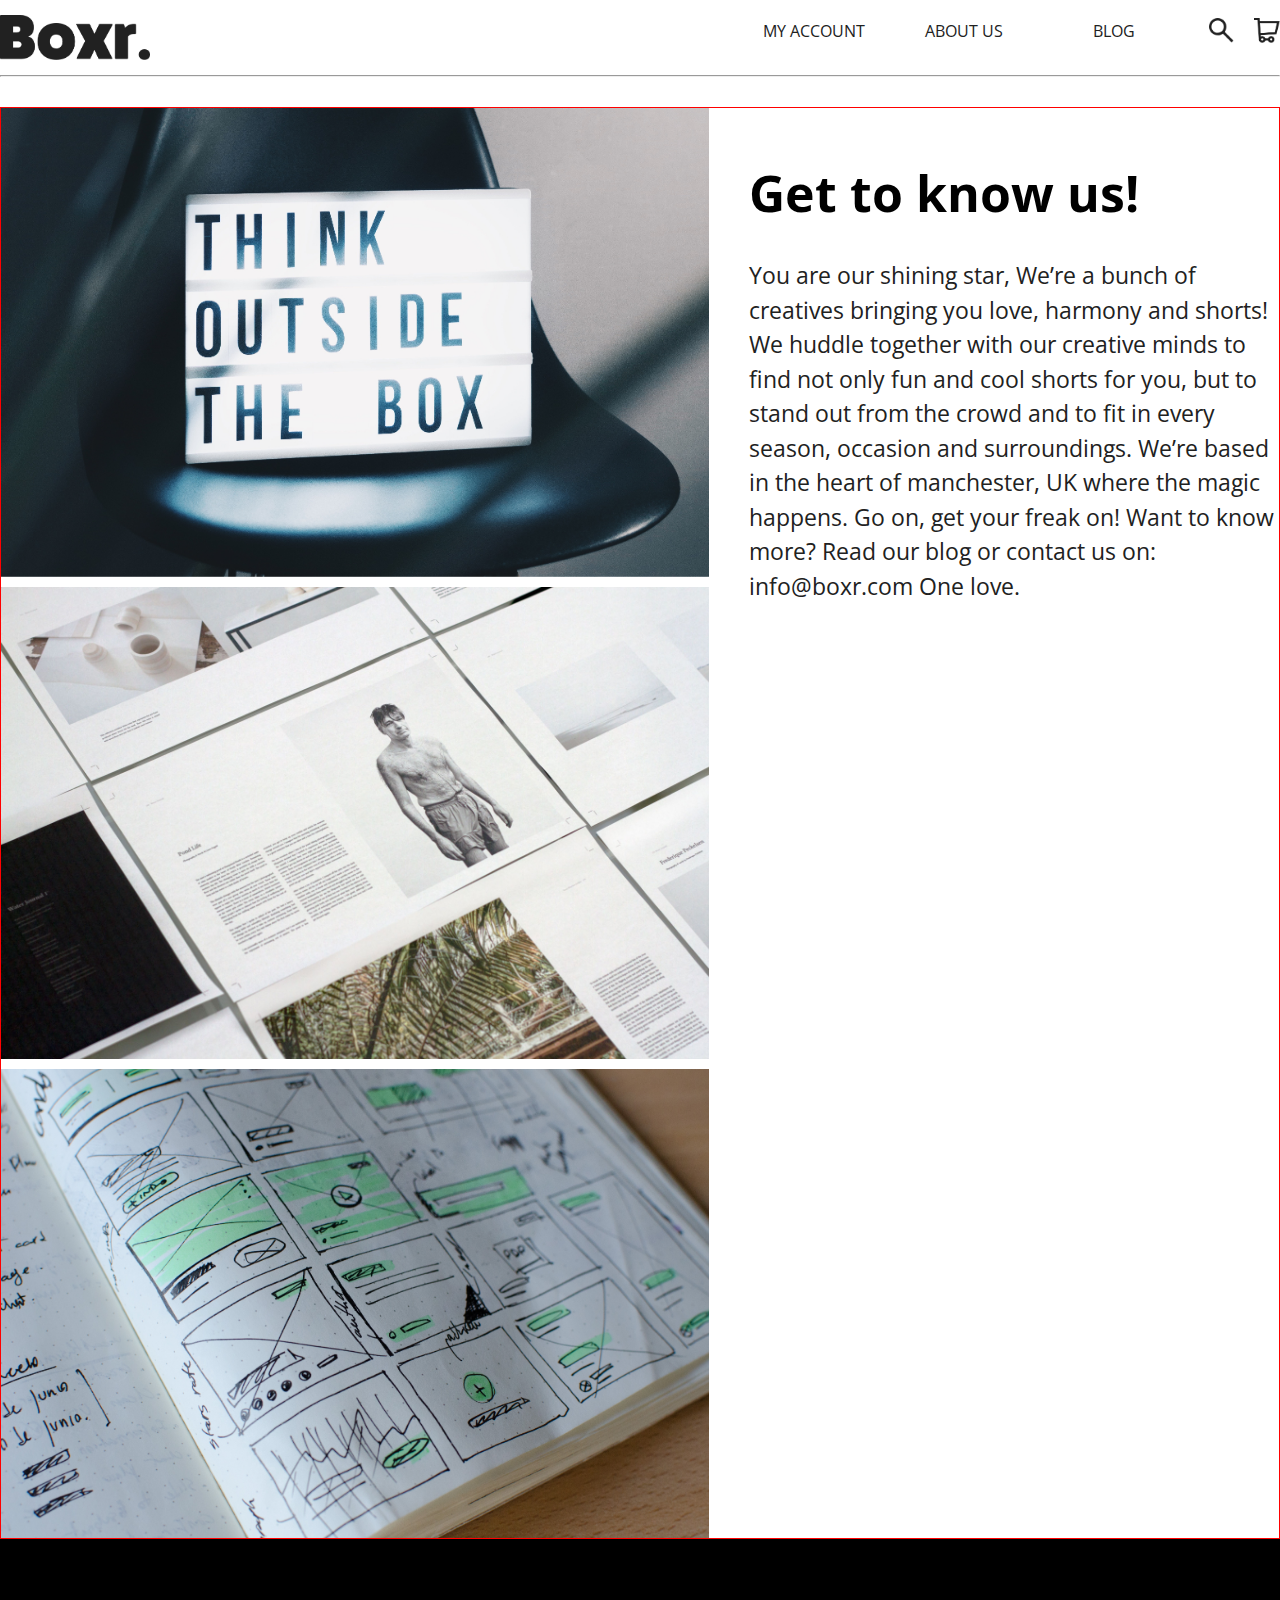
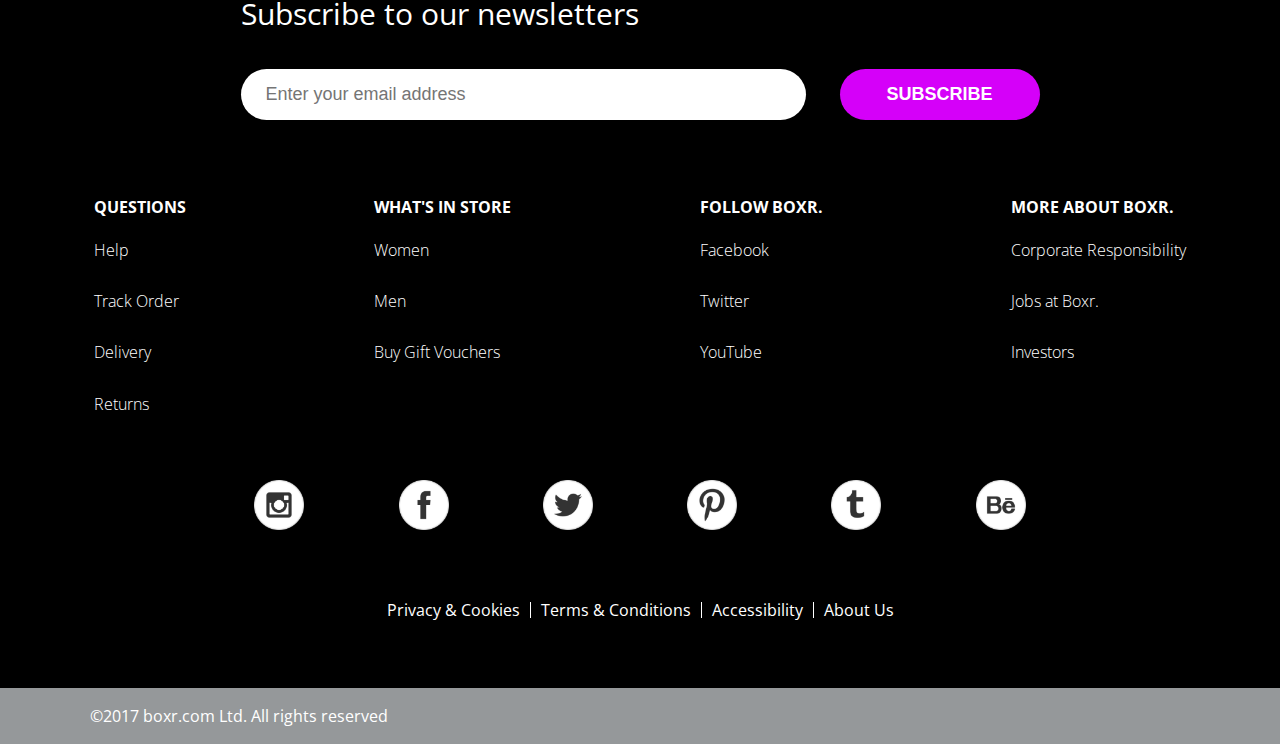
==== Homepage/about-us.html @ 3b4ead94 "working on about us page" ====
<!DOCTYPE html>
<html lang="en">
<head>
    <meta charset="UTF-8">
    <meta name="viewport" content="width=device-width, initial-scale=1.0">
    <meta http-equiv="X-UA-Compatible" content="ie=edge">
    <title>abou us.</title>
    <link href="../reset-file-css/reset.css" rel="stylesheet">
    <link href="about-us.css" rel="stylesheet">
    <link href="https://fonts.googleapis.com/css?family=Open+Sans:300,300i,400,400i,600,600i" rel="stylesheet">
</head>
<body>
    

<section> 
    <div class="flexbox__header__container">
        <div class="logo__container"> 
            <a href="../homepage/homepage.html"> 
                <img src="../images/logo-2x.png" alt="" class="logo__container__img"/>
            </a>
        </div>

        <div class="menu__container">
            <ul class="menu__container__ul">
                <li class="menu__container__ul__li-flex-grow">
                    <a href="">My Account</a>
                </li>
                
                <li class="menu__container__ul__li-flex-grow">
                    <a href="">About Us</a>
                </li>
                
                <li class="menu__container__ul__li-flex-grow">    
                    <a href="../homepage/blog.html">Blog</a>
                </li>
                
                <li class="menu__container__ul__li-flex-grow-disable"> 
                    <a href="">
                        <img src="../images/search-icon.png" alt="" class="menu__container__ul__img">
                    </a>
                </li>
                
                <li class="menu__container__ul__li-flex-grow-disable">
                    <a href="">
                        <img src="../images/cart-icon.png" alt="" class="menu__container__ul__img">
                    </a>
                </li>
            </ul>
        </div>
    </div>
</section>

<hr class="hr">

<section class="images__left__container">
    <div class="images__left__flex">
        <img src="../images/about-us-image-1.jpg" alt="" class="images__left">
        <img src="../images/about-us-image-2.jpg" alt="" class="images__left">
        <img src="../images/about-us-image-3.jpg" alt="" class="images__left no_margin__bottom">
    </div>
    <div class="h2__p__text__right">
        <h2 class="h2__text">
            Get to know us!
        </h2>
        <p class="p__text">
            You are our shining star, We’re a bunch of creatives bringing you love, harmony and shorts! 
            We huddle together with our creative minds to find not only fun and cool shorts for you, but 
            to stand out from the crowd and to fit in every season, occasion and surroundings. We’re based 
            in the heart of manchester, UK where the magic happens. Go on, get your freak on! Want to know 
            more? Read our blog or contact us on: info@boxr.com One love.
        </p>
    </div>
</section>


   



























<section class="background">
    <form action="/action_page.php">
        <div class="form__container">
            <h2 class="form__h2">
                Subscribe to our newsletters
            </h2>
            <label for="email">
            <input type="text" placeholder="Enter your email address" name="email" required>
            <button type="submit" class="subscribe">Subscribe</button>
        </div>
    </form>
</section>

<section class="footer__container__nav__menus">
    <div class="footer__nav__menus">
        <h3 class="footer__h2_title">
            Questions
        </h3>
        <a href="" class="sub__links">Help</a>

        <a href="" class="sub__links">Track Order</a>

        <a href="" class="sub__links">Delivery</a>

        <a href="" class="sub__links">Returns</a>
    </div>

    <div class="footer__nav__menus">
        <h3 class="footer__h2_title">
            What's in Store
        </h3>
        <a href="" class="sub__links">Women</a>

        <a href="" class="sub__links">Men</a>

        <a href="" class="sub__links">Buy Gift Vouchers</a>
    </div>

    <div class="footer__nav__menus">
        <h3 class="footer__h2_title">
            Follow Boxr.
        </h3>
        <a href="" class="sub__links">Facebook</a>

        <a href="" class="sub__links">Twitter</a>

        <a href="" class="sub__links">YouTube</a>
    </div>

    <div class="footer__nav__menus">
        <h3 class="footer__h2_title">
            More about Boxr.
        </h3>
        <a href="" class="sub__links">Corporate Responsibility</a>

        <a href="" class="sub__links">Jobs at Boxr.</a>

        <a href="" class="sub__links">Investors</a>
    </div>
</section>

<section class="social__media__icons__container">
    <div class="social__media__icons">
        <a href="">
            <img src="../images/instagram-icon.png" alt="" class="icon__size">
        </a>

        <a href="">
            <img src="../images/facebook-icon.png" alt="" >
        </a>

        <a href="">
            <img src="../images/twitter-icon.png" alt="">
        </a>

        <a href="">
            <img src="../images/pinterest-icon.png" alt="">
        </a>

        <a href="">
            <img src="../images/tumblr-icon.png" alt="">
        </a>

        <a href="">
            <img src="../images/behance-icon.png" alt="">
        </a>
    </div>
</section>

<section class="footer__privacy__container__links">
    <div class="footer__privacy__flex">
        <a href="" class="footer__links__text">Privacy & Cookies</a>

        <a href="" class="footer__links__text">Terms & Conditions</a>

        <a href="" class="footer__links__text">Accessibility</a>

        <a href="" class="footer__links__text no__right__border">About Us</a>
    </div>
</section>

<section class="footer__copyright__container">
    <div>
        <p class="footer__copyright__text">
            ©2017 boxr.com Ltd. All rights reserved
        </p>
    </div>
</section>







</body>
</html>
---- Homepage/about-us.css ----
body{
    font-family: 'Open Sans', sans-serif;
}

/* section.hero__image div.hero__image div h1.hero__text__h1 {

} targeting specific element class*/

section {
    max-width: 1300px;
    margin: 0 auto;
}

.flexbox__header__container {
    display: flex;
    flex-direction: row; 
    justify-content: space-between;
    
}

.logo__container {
    margin-top: 15px;
}

.logo__container__img {
    width: 150px;
    
}

.menu__container {
    justify-content: center;
    align-self: center;
}

.menu__container__ul {
    display: flex;
    text-transform: uppercase;
   
}

.menu__container__ul__li-flex-grow {
    display: flex;
    min-width: 150px;
    align-self: center;
    justify-content: center;
    
}

.menu__container__ul__li-flex-grow-disable { 
    padding-left: 20px;
}

.menu__container__ul li a {
    text-decoration: none;
    color: #212121;

}

.menu__container__ul__img {
    height: 25px;

}

.hr {
    margin: 13px 0 30px 0;
    max-width: 100%;
}

.images__left__container {
border: 1px red solid;
display: flex;
}

.images__left__flex {
    display: flex;
    flex-direction: column;
}

.images__left {
    width: 100%;
    margin-bottom: 10px;
}

.no_margin__bottom {
    margin-bottom: 0;
}

.h2__p__text__right {
    margin-left: 40px;
}

.h2__text {
    font-size: 50px;
    font-weight: bold;
    margin: 60px 0 40px;
}

.p__text  {
    color: #212121;
    font-size: 23px;
    width: 530px;
    line-height: 1.5;
}














.background {
    background-color: black;
    height: 260px;
    max-width: 100%;
    display: flex;
    justify-content: center;
}
  .form__container {
      
  }

.form__h2 {
    color: white;
    margin: 60px 0 40px;
    font-size: 30px;
}

input[type=text]{
    width: 515px;
    font-size: 18px;
    padding: 15px 25px;
    border-radius: 60px;
    /* margin: 5px 0 22px 0; */
    display: inline-block;
    border: none;
    background: #FFFFFF;
}

input[type=text]:focus {
    background-color: #dfdfdf;
    outline: none;
}

.subscribe {
    background-color: #D500F9;
    color: white;
    padding: 15px 25px;
    margin-left: 30px;
    border-radius: 60px;
    border: none;
    font-size: 18px;
    cursor: pointer;
    width: 200px;
    font-weight: 700;
    text-transform: uppercase;
}
  
.subscribe:hover {
    background-color: rgb(172, 0, 202);
    color: white;
    transition: 0.7s;
}

.footer__container__nav__menus {
    background-color: black;
    max-width: 100%;
    display: flex;
    flex-direction: row;
    justify-content: space-around;
}

 .footer__nav__menus {
    display: flex;
    flex-direction: column;
    
}

.sub__links {
    text-decoration: none;
    color: white;
    line-height: 3.2;
    font-weight: 300;
}

.footer__h2_title {
    color: white;
    text-transform: uppercase; 
    padding-bottom: 10px;
    font-weight: 700;
}

.social__media__icons__container {
    background: black;
    max-width: 100%;
    
   
}

.social__media__icons {
    display: flex;
    flex-direction: row;
    justify-content: space-evenly;
    padding: 0 160px;
}

.social__media__icons a img {
    width: 50px;
    margin: 50px 0 50px 0;
}

.footer__privacy__container__links{
    background: black;
    max-width: 100%;
    padding-bottom: 50px;
    
    
}

.footer__privacy__flex {
    display: flex;
    justify-content: center;
    padding: 20px;
}

.footer__links__text {
    color: white;
    border-right: 1px white solid;
    text-decoration: none;
    padding: 0 10px 0 10px;

}

a.footer__links__text.no__right__border {
    border: none;
    
}

.footer__copyright__container {
    background: #95989A;
    max-width: 100%;
    padding: 20px 90px;
}

.footer__copyright__text{
    color: white;
}





/* Medium screens */
@media all and (max-width: 800px) {
}
    
/* Small screens */
@media all and (max-width: 500px) {
}
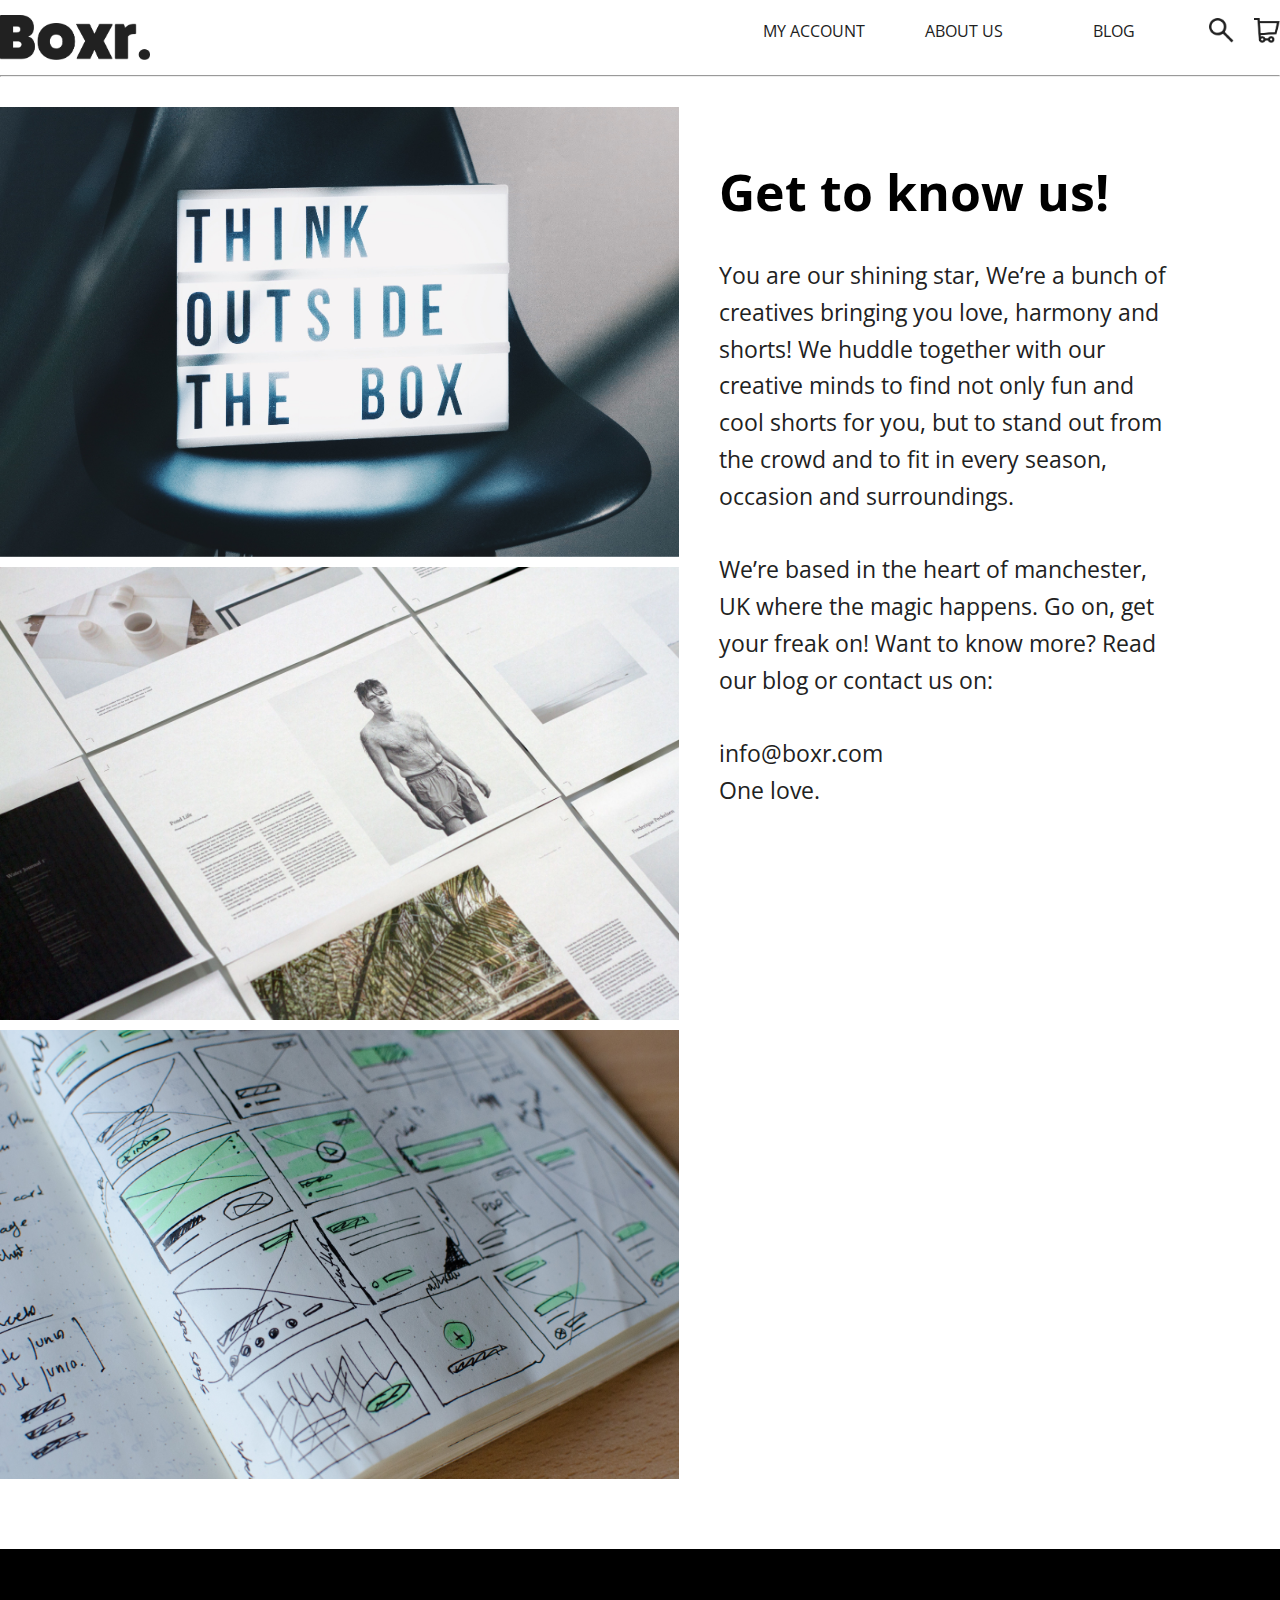
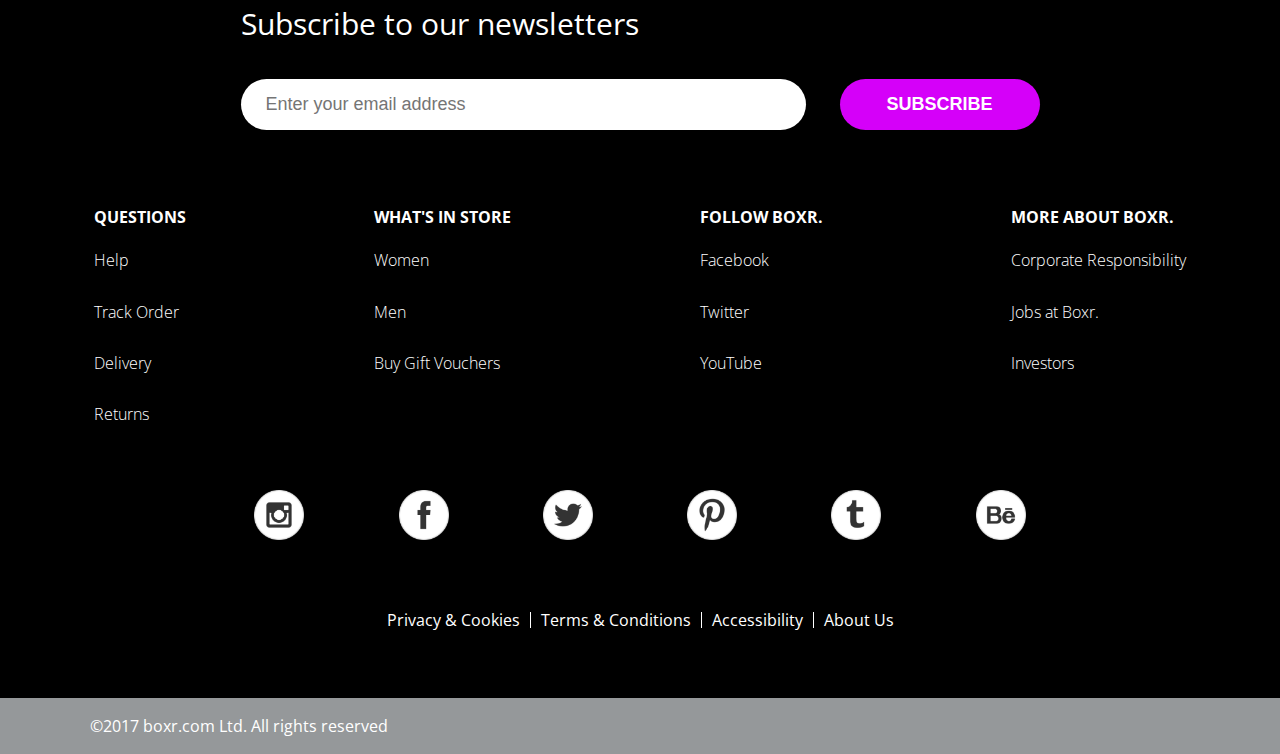
==== commit df96abc7: "about us page done and linked pages together" ====
--- a/Homepage/about-us.html
+++ b/Homepage/about-us.html
@@ -4,7 +4,7 @@
     <meta charset="UTF-8">
     <meta name="viewport" content="width=device-width, initial-scale=1.0">
     <meta http-equiv="X-UA-Compatible" content="ie=edge">
-    <title>abou us.</title>
+    <title>about us.</title>
     <link href="../reset-file-css/reset.css" rel="stylesheet">
     <link href="about-us.css" rel="stylesheet">
     <link href="https://fonts.googleapis.com/css?family=Open+Sans:300,300i,400,400i,600,600i" rel="stylesheet">
@@ -23,7 +23,7 @@
         <div class="menu__container">
             <ul class="menu__container__ul">
                 <li class="menu__container__ul__li-flex-grow">
-                    <a href="">My Account</a>
+                    <a href="../homepage/my-account.html">My Account</a>
                 </li>
                 
                 <li class="menu__container__ul__li-flex-grow">
@@ -52,7 +52,7 @@
 
 <hr class="hr">
 
-<section class="images__left__container">
+<section class="images__text__main__container">
     <div class="images__left__flex">
         <img src="../images/about-us-image-1.jpg" alt="" class="images__left">
         <img src="../images/about-us-image-2.jpg" alt="" class="images__left">
@@ -65,9 +65,11 @@
         <p class="p__text">
             You are our shining star, We’re a bunch of creatives bringing you love, harmony and shorts! 
             We huddle together with our creative minds to find not only fun and cool shorts for you, but 
-            to stand out from the crowd and to fit in every season, occasion and surroundings. We’re based 
+            to stand out from the crowd and to fit in every season, occasion and surroundings. <br><br> We’re based 
             in the heart of manchester, UK where the magic happens. Go on, get your freak on! Want to know 
-            more? Read our blog or contact us on: info@boxr.com One love.
+            more? Read our blog or contact us on: <br><br>
+            info@boxr.com <br>
+            One love.
         </p>
     </div>
 </section>
--- a/Homepage/about-us.css
+++ b/Homepage/about-us.css
@@ -67,8 +67,8 @@
     max-width: 100%;
 }
 
-.images__left__container {
-border: 1px red solid;
+.images__text__main__container {
+margin-bottom: 70px;
 display: flex;
 }
 
@@ -99,8 +99,8 @@
 .p__text  {
     color: #212121;
     font-size: 23px;
-    width: 530px;
-    line-height: 1.5;
+    line-height: 1.6;
+    max-width: 80%;
 }
 
 
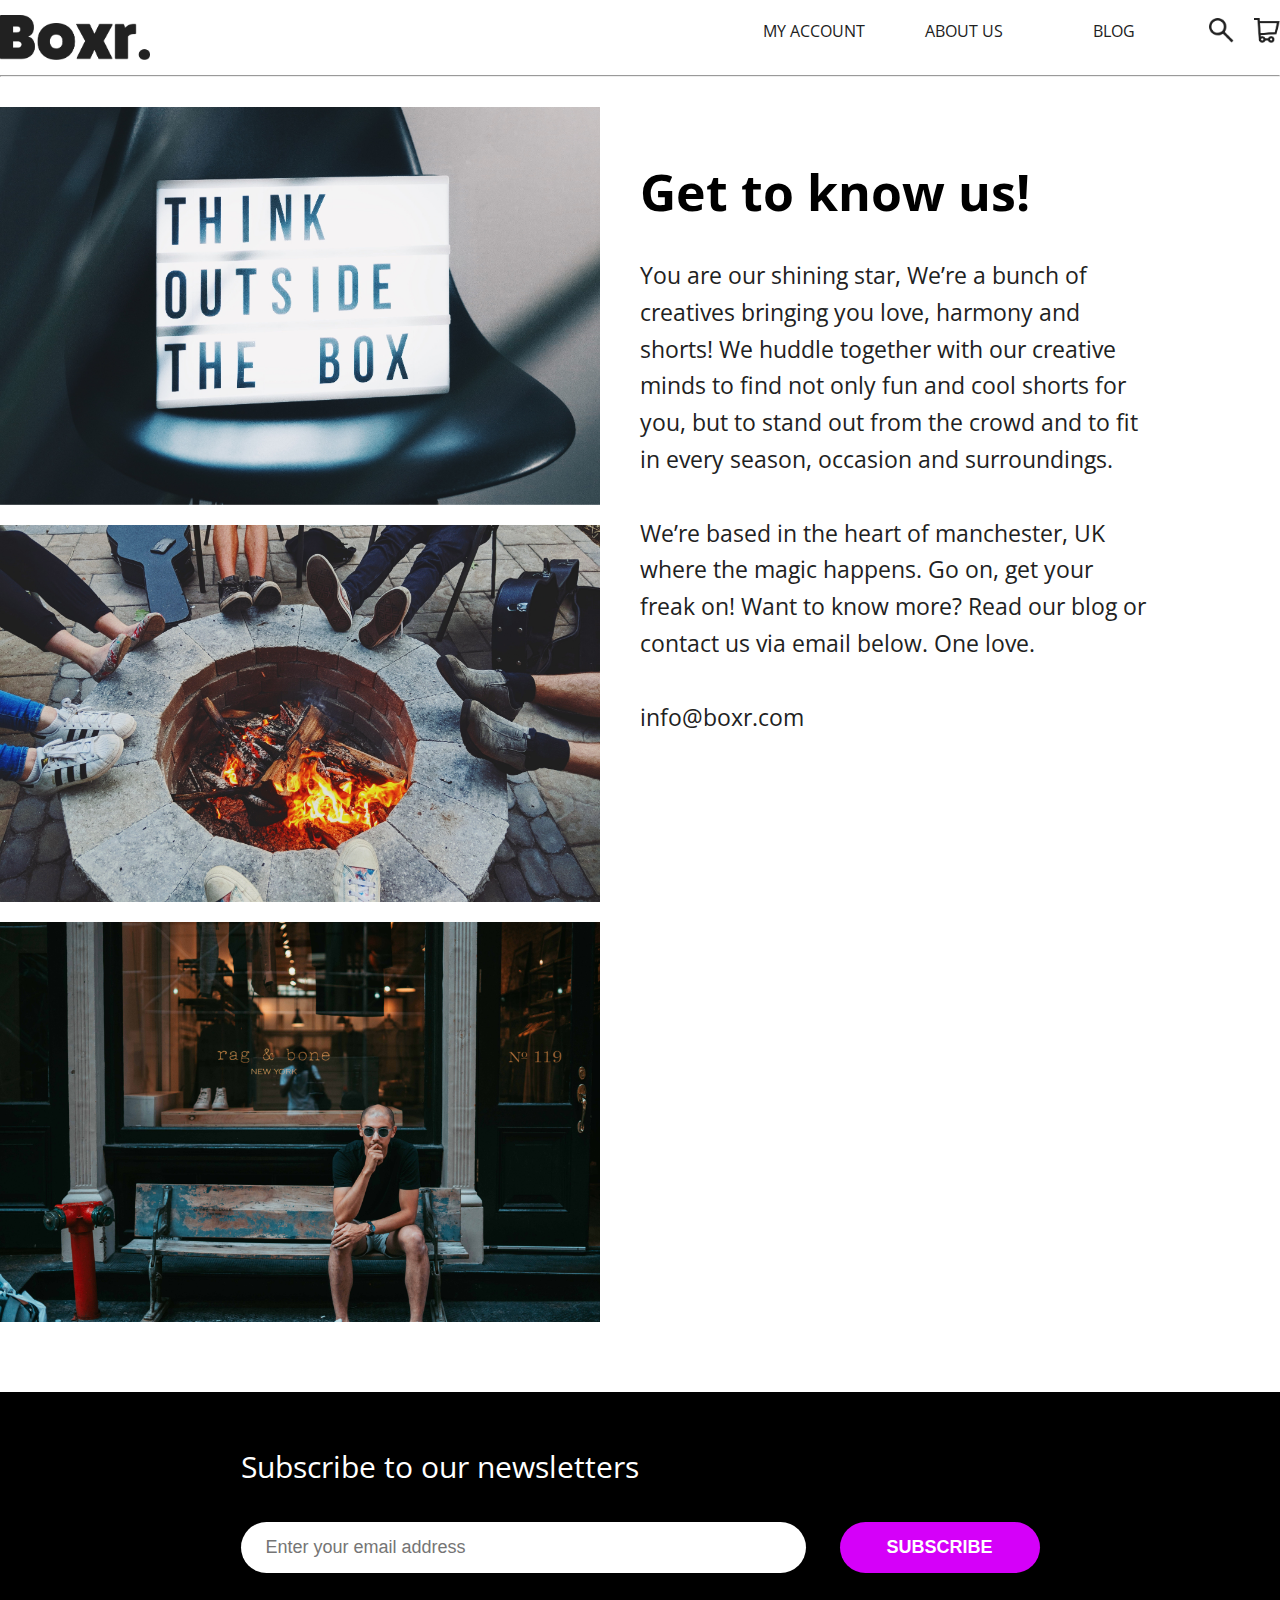
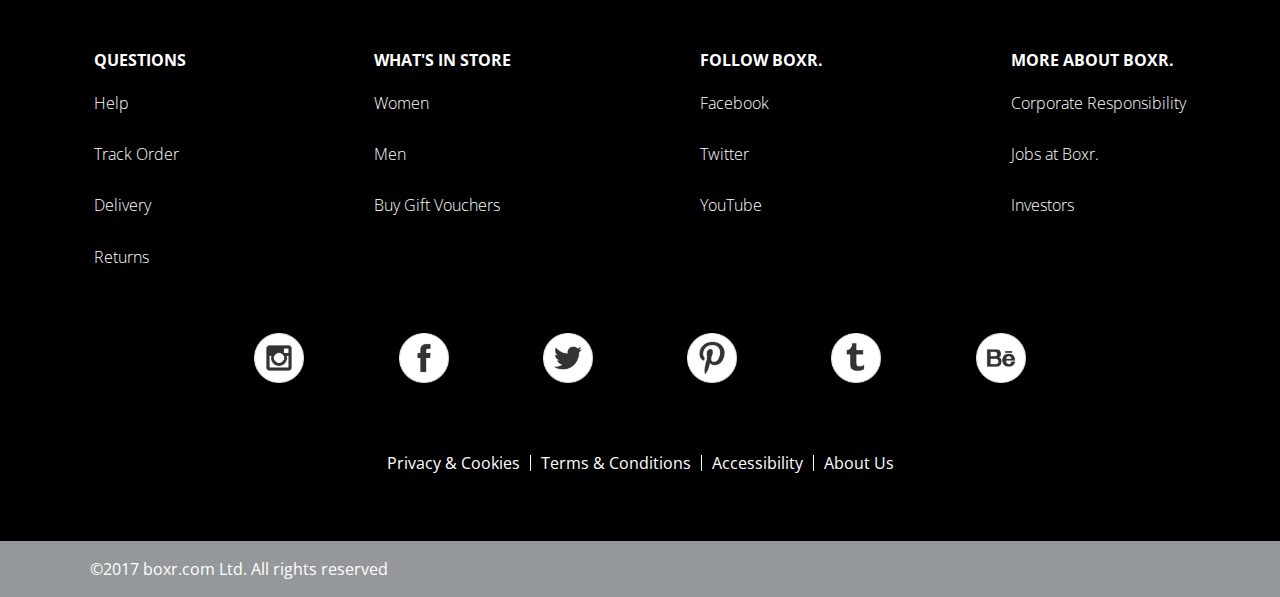
==== commit e0b25fde: "updated about us images and resizing" ====
--- a/Homepage/about-us.html
+++ b/Homepage/about-us.html
@@ -67,9 +67,8 @@
             We huddle together with our creative minds to find not only fun and cool shorts for you, but 
             to stand out from the crowd and to fit in every season, occasion and surroundings. <br><br> We’re based 
             in the heart of manchester, UK where the magic happens. Go on, get your freak on! Want to know 
-            more? Read our blog or contact us on: <br><br>
+            more? Read our blog or contact us via email below. One love. <br><br>
             info@boxr.com <br>
-            One love.
         </p>
     </div>
 </section>
--- a/Homepage/about-us.css
+++ b/Homepage/about-us.css
@@ -78,8 +78,9 @@
 }
 
 .images__left {
-    width: 100%;
-    margin-bottom: 10px;
+    width: 600px;
+    height: auto;
+    margin-bottom: 20px;
 }
 
 .no_margin__bottom {
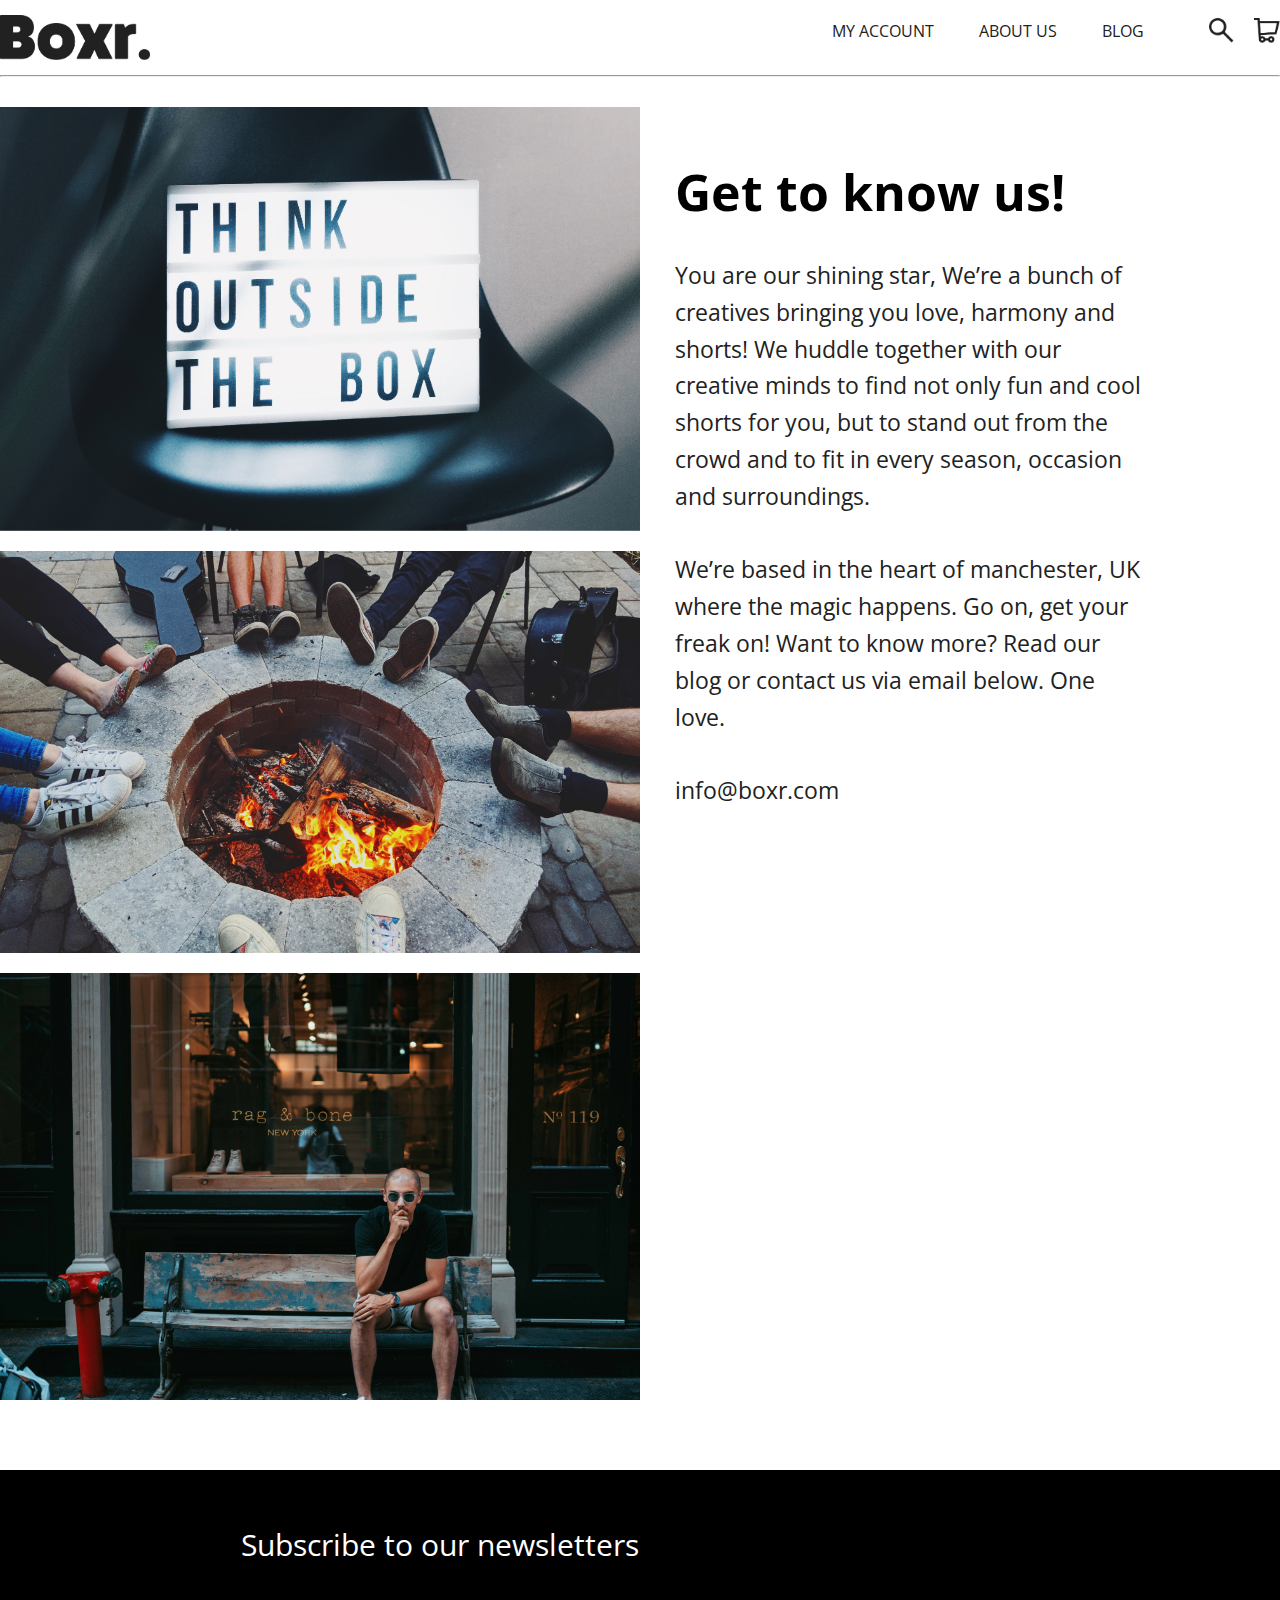
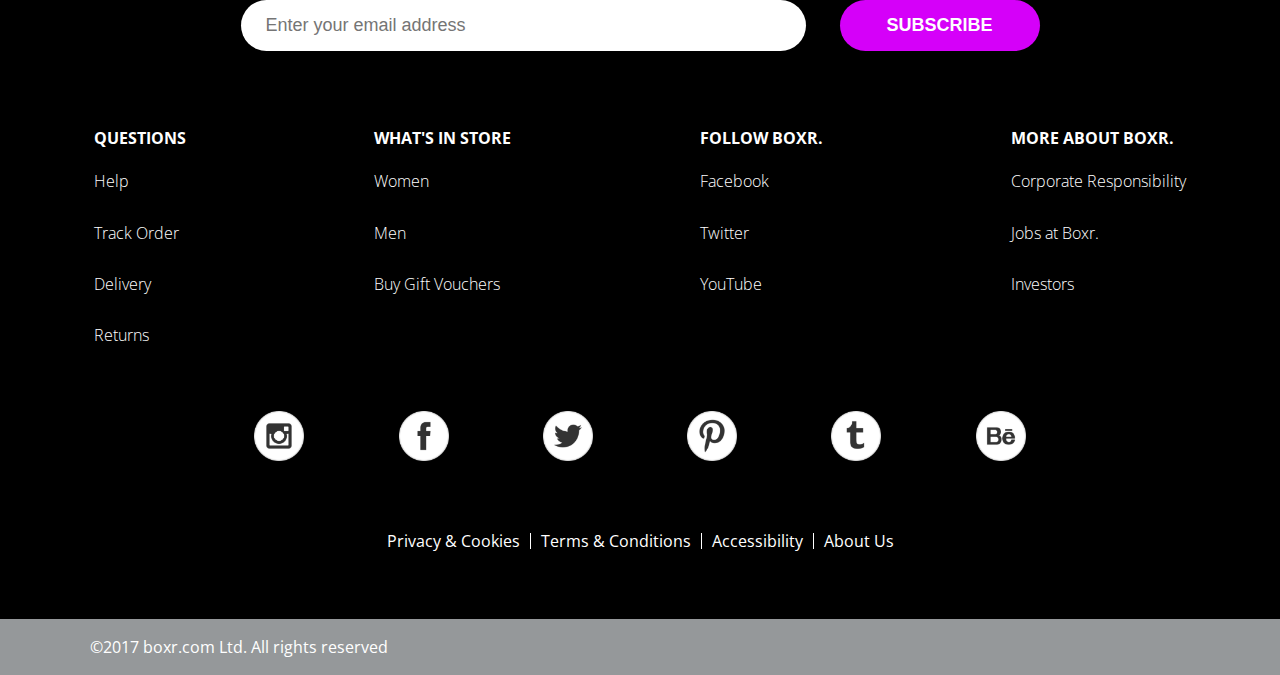
==== commit 2d9c047c: "responsive about us page" ====
--- a/Homepage/about-us.html
+++ b/Homepage/about-us.html
@@ -7,6 +7,9 @@
     <title>about us.</title>
     <link href="../reset-file-css/reset.css" rel="stylesheet">
     <link href="about-us.css" rel="stylesheet">
+    <link href="../responsive-sizes/desktop-responsive-1200px.css" rel="stylesheet">
+    <link href="../responsive-sizes/tablet-responsive-800px.css" rel="stylesheet">
+    <link href="../responsive-sizes/mobile-responsive-600px.css" rel="stylesheet">
     <link href="https://fonts.googleapis.com/css?family=Open+Sans:300,300i,400,400i,600,600i" rel="stylesheet">
 </head>
 <body>
@@ -18,6 +21,10 @@
             <a href="../homepage/homepage.html"> 
                 <img src="../images/logo-2x.png" alt="" class="logo__container__img"/>
             </a>
+        </div>
+
+        <div class="menu__mobile__container">
+            <img src="../images/cart-icon.png" alt="" class="mobile__cart__icon">
         </div>
 
         <div class="menu__container">
--- a/Homepage/about-us.css
+++ b/Homepage/about-us.css
@@ -28,6 +28,10 @@
     
 }
 
+.menu__mobile__container {
+    display: none;
+}
+
 .menu__container {
     justify-content: center;
     align-self: center;
@@ -41,7 +45,7 @@
 
 .menu__container__ul__li-flex-grow {
     display: flex;
-    min-width: 150px;
+    margin-right: 45px;
     align-self: center;
     justify-content: center;
     
@@ -68,17 +72,19 @@
 }
 
 .images__text__main__container {
-margin-bottom: 70px;
-display: flex;
+    margin-bottom: 70px;
+    display: flex;
+
 }
 
 .images__left__flex {
     display: flex;
     flex-direction: column;
+    width: 50%;
 }
 
 .images__left {
-    width: 600px;
+    width: 100%;
     height: auto;
     margin-bottom: 20px;
 }
@@ -89,6 +95,10 @@
 
 .h2__p__text__right {
     margin-left: 40px;
+    width: 46%;
+    padding-left: 40px;
+    margin-left: -5px;
+    
 }
 
 .h2__text {
--- a/responsive-sizes/desktop-responsive-1200px.css
+++ b/responsive-sizes/desktop-responsive-1200px.css
@@ -0,0 +1,15 @@
+@media only screen and (max-width: 1200px){
+    .logo__container__img {
+        margin-left: 20px;
+    }
+
+    .menu__container {
+        justify-content: center;
+        align-self: center;
+        margin-right: 20px;
+    }
+  
+    .items {
+        max-width: 30%;
+    }
+}
--- a/responsive-sizes/tablet-responsive-800px.css
+++ b/responsive-sizes/tablet-responsive-800px.css
@@ -0,0 +1,49 @@
+@media only screen and (max-width: 800px){
+    .logo__container__img {
+        
+    }
+
+    .items {
+        max-width: 44%;
+    }
+    .menu__container {
+        justify-content: center;
+        align-self: center;
+        margin-right: 20px;
+    }
+
+    .product__all {
+        display: flex;
+        flex-direction: column;
+    }
+    
+    .images__text__main__container {
+        margin-bottom: 70px;
+        display: flex;
+        flex-direction: column;
+    
+    }
+    
+    .images__left__flex {
+        display: flex;
+        flex-direction: column;
+        width: 100%;
+    }
+    
+    .images__left {
+        width: 100%;
+        height: auto;
+        margin-bottom: 20px;
+    }
+
+
+
+
+
+
+
+
+
+
+
+}
--- a/responsive-sizes/mobile-responsive-600px.css
+++ b/responsive-sizes/mobile-responsive-600px.css
@@ -0,0 +1,699 @@
+@media only screen and (max-width: 639px){
+    .logo__container__img {
+        
+        border: none;
+    }
+    .menu__container {
+        display: none;
+    }
+
+    .menu__mobile__container {
+        display: block;
+    }
+
+    .items {
+    max-width: 90%;
+
+    }
+
+    .mobile__cart__icon {
+        width: 50px;
+        margin: 15px;
+    }
+
+    .hero__image {
+        background: url('../images/hero-image-home.png');
+        height: 500px;
+        background-position: center;
+        background-repeat: no-repeat;
+        background-size: cover;
+        position: relative;
+        margin-top: 15px;
+        align-items: flex-end;
+        display: flex;
+        
+    }
+
+    .hero__text__h1 {
+        width: 320px;
+        line-height: 1.3;
+        font-size: 50px;
+        color: white;
+        padding: 0 0 175px 0;
+        text-align: center;
+    }
+
+    .shop_by_h2 {
+        font-size: 50px;   
+        font-weight: bold;
+        margin: 60px 0 40px 15px;
+    }
+
+    .shop__by__flexbox__ul {
+        display: flex;
+        justify-content: space-between;
+        max-width: 345px;
+        font-size: 20px;
+        color: #212121;
+        font-weight: 300;
+        padding: 0 15px;
+    
+    }
+
+    .shop__by__items__container {
+        display: flex;
+        flex-wrap: wrap;
+        margin: 0 0;
+        justify-content: space-evenly;
+    
+    }
+
+    .banner__image {
+        background: url('../images/banner-image.png');
+        height: 500px;
+        background-position: center;
+        background-repeat: no-repeat;
+        background-size: cover;
+        position: relative;
+    }
+    
+    .banner__h2__text {
+        color: white;
+        width: 312px;
+        line-height: 1.3;
+        font-size: 57px; 
+        color: white;
+        padding: 22px 0 30px 0;
+        text-align: center;
+    }
+
+
+    .banner__text__section .banner__p__text {
+        color: white;
+        font-size: 28px;
+        width: 312px;
+        line-height: 1.3;
+        padding: 0 0 40px 8px;
+        text-align: center;
+    }
+
+    .button {
+        background-color: #D500F9;
+        border: none;
+        color: white;
+        padding: 15px 60px;
+        text-align: center;
+        text-decoration: none;
+        display: inline-block;
+        font-size: 20px;
+        border-radius: 60px;
+        text-transform: uppercase;
+        font-weight: 700;
+        margin-left: 8px;
+        width: 304px;
+    }
+
+    .button:hover {
+        background-color: rgb(172, 0, 202);
+        color: white;
+        transition: 0.7s;
+        cursor: pointer;
+    }
+
+    .background {
+        background-color: black;
+        height: 260px;
+        max-width: 100%;
+        display: flex;
+        justify-content: center;
+    }
+  
+    .form__container {
+        
+    }
+  
+  .form__h2 {
+    color: white;
+    margin: 60px 0 8px;
+    font-size: 22px;
+    text-align: center;
+  }
+  
+  input[type=text]{
+    width: 253px;
+    font-size: 18px;
+    padding: 15px 25px;
+    border-radius: 60px;
+    margin: 8px 0 22px 8px;
+    display: inline-block;
+    border: none;
+    background: #FFFFFF;
+  }
+  
+  input[type=text]:focus {
+      background-color: #dfdfdf;
+      outline: none;
+  }
+  
+  .subscribe {
+      background-color: #D500F9;
+      color: white;
+      padding: 15px 25px;
+      margin-left: 8px;
+      border-radius: 60px;
+      border: none;
+      font-size: 18px;
+      cursor: pointer;
+      width: 304px;
+      font-weight: 700;
+      text-transform: uppercase;
+  }
+    
+  .subscribe:hover {
+      background-color: rgb(172, 0, 202);
+      color: white;
+      transition: 0.7s;
+  }
+  
+  .footer__container__nav__menus {
+      background-color: black;
+      max-width: 100%;
+      display: flex;
+      flex-direction: column;
+      justify-content: center; 
+
+  }
+  
+ .footer__nav__menus {
+    display: flex;
+    flex-direction: column;
+    padding-top: 20px;
+}
+
+.footer__h2_title {
+    color: white;
+    text-transform: uppercase; 
+    padding-bottom: 10px;
+    font-weight: 700;
+    display: flex;
+    justify-content: center
+}
+
+  
+.sub__links {
+    text-decoration: none;
+    color: white;
+    line-height: 3.2;
+    font-weight: 300;
+    display: flex;
+    justify-content: center;
+}
+
+
+.social__media__icons__container {
+    background: black;
+    max-width: 100%;
+    
+   
+}
+
+.social__media__icons {
+    display: flex;
+    flex-direction: row;
+    justify-content: space-evenly;
+    padding: 0;
+}
+  
+
+.social__media__icons a img {
+    width: 40px;
+    margin: 50px 0 50px 0px;
+}
+ 
+
+.footer__privacy__container__links{
+    background: black;
+    max-width: 100%;
+    padding-bottom: 50px;
+    display: flex;
+    justify-content: center;    
+    
+}
+
+.footer__privacy__flex {
+    display: flex;
+    flex-direction: column;
+    padding: 0;
+}
+
+.footer__links__text {
+    color: white;
+    border-right: none;
+    text-decoration: none;
+    padding-bottom: 10px;
+    display: flex;
+    justify-content: center;
+
+}
+
+.footer__copyright__container {
+    background: #95989A;
+    max-width: 100%;
+    padding: 20px 0px;
+    display: flex;
+    justify-content: center;
+}
+
+
+
+/* this is product-page-green-goblin css */
+
+.footer__copyright__text{
+    color: white;
+}
+
+.back__button__a {
+    display: flex;
+    align-items: center;
+    text-decoration: none;
+    max-width: 100px;
+    margin-left: 20px;
+}
+
+.left__images {
+    width: 90%;
+    margin: auto;
+}
+
+.shorts__main {
+    width: 100%;
+}
+
+.shorts__small {
+    width: 29.9%;
+    padding: 12px 10px 70px 0;
+} 
+
+.shorts__small_container {
+    margin-bottom: -66px;
+}
+
+.product__h2__text {
+    font-size: 40px;
+    font-weight: bold;
+    margin: 30px 0 20px;
+    display: flex;
+    justify-content: center;
+}
+
+.product__p__text {
+    margin: 25px 0 25px 0;
+    color: #212121;
+    font-size: 22px;
+    line-height: 1.3;
+    text-align: center;
+}
+
+.link__tags {
+    text-decoration: none;
+}
+
+.image__sizes {
+    width: 50px;
+    margin: 5.3px;
+}
+
+.product__price__text {
+    color: #212121;
+    font-weight: 700;
+    font-size: 40px;
+    display: flex;
+    justify-content: center;
+}
+
+.button {
+    background-color: #D500F9;
+    border: none;
+    color: white;
+    padding: 15px 60px;
+    text-align: center;
+    text-decoration: none;
+    display: inline-block;
+    font-size: 20px;
+    border-radius: 60px;
+    text-transform: uppercase;
+    font-weight: 700;
+    margin-bottom: 50px;
+    
+}
+
+.banner__image {
+    background: url('../images/banner-image-see-the-world-wear-it.png');
+    height: 400px;
+    background-position: center;
+    background-repeat: no-repeat;
+    background-size: cover;
+    position: relative;
+}
+
+.banner__text {
+    width: 152px;
+    line-height: 1.3;
+    font-size: 40px;
+    color: black;
+    text-align: left;
+    position: absolute;
+    top: 50%;
+    left: 45%;
+    transform: translate(-50%, -50%);
+    padding-bottom: 170px;
+    padding-left: 150px;
+
+}
+
+/* this is product-page-furburger css */
+
+
+.shorts__small.no__margin__right {
+    margin: 0;
+}
+
+.right__text {
+    margin-left: 0;
+}
+
+.images {
+    width: 30.9%;
+    height: 100%;
+    margin: 0 11px 0 0;
+}
+
+.furburger__image__size {
+    max-width: 100%;
+}
+
+
+.furburger__image__4 {
+    background: url('../images/furburger-image-4.png');
+    height: 200px;
+    background-position: center;
+    background-repeat: no-repeat;
+    background-size: cover;
+    position: relative;
+    margin-top: 10px;
+}
+
+/* this is trend page css */
+
+.hero__trend__image {
+    background: url('../images/trends-image-1.png');
+    height: 500px;
+    background-position: center;
+    background-repeat: no-repeat;
+    background-size: cover;
+    position: relative;
+    margin-top: 15px;
+    
+}
+
+.hero__left__align__text__h1 {
+    display: flex;
+    flex-direction: column;
+    justify-items: center;
+    text-align: -webkit-center;
+    margin-left: -85px;
+}
+
+.hero__title {
+    font-size: 50px;
+    color: white;
+    padding-bottom: 20px;
+    
+}
+
+.trend__text {
+    text-align: center;
+    color: white;
+    font-size: 18px;
+    line-height: 1.3;
+    width: 297px;
+    padding-bottom: 40px;
+    padding-left: 14px;
+}
+
+.button {
+    background-color: #D500F9;
+    border: none;
+    color: white;
+    padding: 15px 60px;
+    text-align: center;
+    text-decoration: none;
+    display: inline-block;
+    font-size: 20px;
+    border-radius: 60px;
+    text-transform: uppercase;
+    font-weight: 700;
+    margin-bottom: 0px;
+    
+    
+}
+
+.summer__season__container {
+    background-color: black;
+    height: 550px;
+    max-width: 100%;
+    display: flex;
+    justify-content: center;
+}
+
+.left__text {
+    color: white;
+    flex: 0;
+    margin-top: 50px;
+    padding: 0;
+    text-align: center;
+}
+
+.right__image {
+    background: none;
+    flex: 0;
+    padding: 0;
+}
+
+.summer_season__title {
+    font-size: 50px;
+    color: white;
+    padding-bottom: 20px;
+}
+
+
+.summer__season__text {
+    line-height: 1.5;
+    font-size: 18px;
+    padding: 0 8px 40px 8px;
+}
+
+
+.button {
+    background-color: #D500F9;
+    border: none;
+    color: white;
+    padding: 15px 60px;
+    text-align: center;
+    text-decoration: none;
+    display: inline-block;
+    font-size: 20px;
+    border-radius: 60px;
+    text-transform: uppercase;
+    font-weight: 700;
+    margin: 0;
+    
+}
+
+.banner__container {
+    background-image: url('../images/trends-image-3.png');
+    height: 350px;
+    background-position: center;
+    background-repeat: no-repeat;
+    background-size: cover;
+    position: relative;
+    max-width: 100%;
+  
+}
+
+.banner__h2__text {
+    text-align: left;
+    position: absolute;
+    top: 80%;
+    left: 57%;
+    transform: translate(-50%, -50%);
+    font-size: 50px;
+    color: white;
+    padding-bottom: 20px;
+}
+
+
+/* this is the my account page page css */
+
+
+.hero__image_size {
+    max-width: 100%;
+}
+
+.hero__form__image {
+    background: url('../images/my-account-image-2.png');
+    height: 600px;
+    background-position: center;
+    background-repeat: no-repeat;
+    background-size: cover;
+    position: relative;
+    margin-top: 15px;
+    display: flex;
+    flex-direction: column;
+    justify-content: center;
+    align-items: center;
+    
+}
+
+.sign__in__register__container {
+    padding: 150px 0 60px 0;
+    display: flex;
+    justify-content: space-evenly;
+}
+
+.links__register {
+    margin: 0;
+    padding: 0 0 20px 240px;
+    color: white;
+
+}
+
+.form__grid {
+    display: flex;
+    flex-direction: column;
+    align-items: center;
+}
+
+.sign__in__form [type=text], input[type=password]{
+    width: 255px;
+    font-size: 18px;
+    padding: 15px 25px;
+    border-radius: 60px;
+    margin-bottom: 30px;
+    
+    display: inline-block;
+    border: none;
+    background: #FFFFFF;
+}
+
+.enter__password input[type=text]:focus, input[type=password]:focus {
+    background-color: #dfdfdf;
+    outline: none;
+}
+
+.sign__up {
+    background-color: #D500F9;
+    border: none;
+    color: white;
+    padding: 15px 115px;
+    text-align: center;
+    text-decoration: none;
+    display: inline-block;
+    font-size: 20px;
+    border-radius: 60px;
+    text-transform: uppercase;
+    font-weight: 700;
+    margin: 0 0 30px 0;
+    
+}
+
+.sign__up:hover {
+    background-color: rgb(172, 0, 202);
+    color: white;
+    transition: 0.7s;
+    cursor: pointer;
+  }
+
+  .forgot__password {
+    margin-left: 0;
+    color: white;
+    font-size: 13px;
+    font-weight: 700;
+  }
+
+.form__container__sign__up {
+    
+}
+
+.h2__sign__up__social {
+    color: white;
+    padding: 50px 0 50px 0;
+    display: flex;
+    text-align: center;
+    line-height: 1.3;
+    font-size: 30px;
+}
+
+.a__flex__container {
+    display: flex;
+    justify-content: space-evenly;
+}
+
+.a__social {
+    text-decoration: none;
+}
+
+.sign__in__social__links {
+    width: 50px;
+
+}
+
+./* this is the about us page css */
+
+.images__left__flex {
+    display: flex;
+    flex-direction: column;
+    width: 100%;
+}
+
+.images__left {
+    width: 100%;
+    height: auto;
+    margin-bottom: 20px;
+}
+
+.h2__p__text__right {
+    margin-left: 0;
+    width: 95%;
+    padding-left: 20px;
+    margin-left: -5px;
+    
+}
+
+.h2__text {
+    font-size: 40px;
+    font-weight: bold;
+    margin: 50px 10px 30px 0;
+}
+
+.p__text  {
+    color: #212121;
+    font-size: 23px;
+    line-height: 1.6;
+    max-width: 100%;
+    margin-right: 10px;
+
+}
+
+
+
+
+
+
+
+
+
+
+
+}
+
